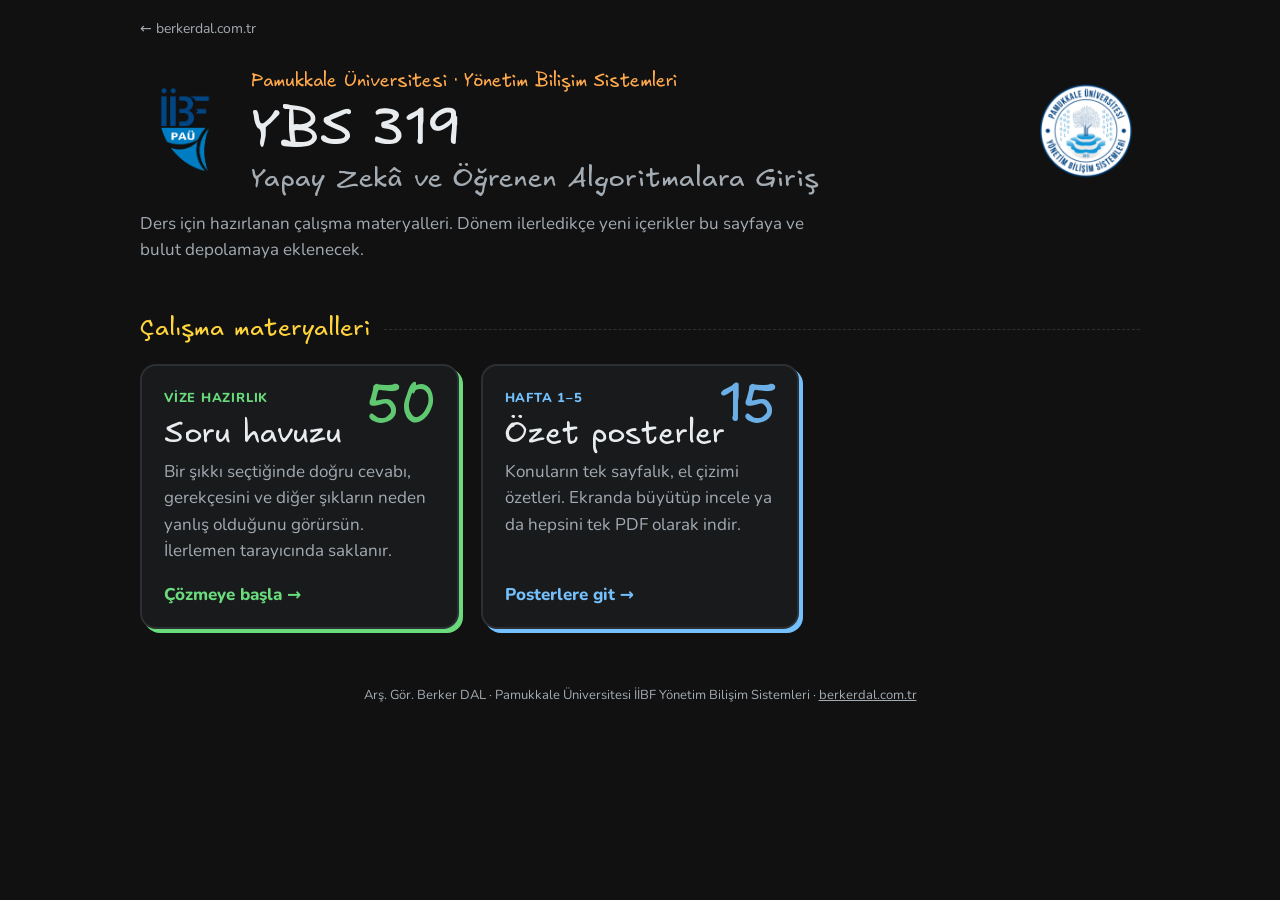
==== YBS319/index.html @ 4af3dd73 "Update index.html" ====
<!DOCTYPE html>
<html lang="tr">
<head>
<meta charset="utf-8">
<meta name="viewport" content="width=device-width, initial-scale=1">
<title>YBS 319 · Yapay Zekâ ve Öğrenen Algoritmalara Giriş</title>
<meta name="description" content="PAÜ YBS 319 dersi için çalışma materyalleri: vize hazırlık soru havuzu ve konu özet posterleri.">
<link rel="icon" href="assets/logo-ybs.png">
<link rel="preconnect" href="https://fonts.googleapis.com">
<link rel="stylesheet" href="https://fonts.googleapis.com/css2?family=Nunito:wght@400;600;700;800&display=swap">
<link rel="stylesheet" href="assets/fonts.css">
<link rel="stylesheet" href="assets/site.css">
</head>
<body>
<div class="wrap">
<nav class="crumb"><a href="/">← berkerdal.com.tr</a></nav>
<header class="top">
  <img class="logo l" src="assets/logo-iibf.png" alt="PAÜ İİBF logosu">
  <div class="htext">
    <div class="eyebrow">Pamukkale Üniversitesi · Yönetim Bilişim Sistemleri</div>
    <h1>YBS 319<span class="sub">Yapay Zekâ ve Öğrenen Algoritmalara Giriş</span></h1>
  </div>
  <img class="logo r" src="assets/logo-ybs.png" alt="PAÜ Yönetim Bilişim Sistemleri logosu">
  <p class="lead">Ders için hazırlanan çalışma materyalleri. Dönem ilerledikçe yeni içerikler bu sayfaya ve bulut depolamaya eklenecek.</p>
</header>

<h2 class="sec">Çalışma materyalleri</h2>
<div class="cards">

  <!-- Yeni bir materyal eklemek için aşağıdaki <a class="card"> bloklarından birini kopyalayıp
       href, renk (c-blue / c-green / c-violet / c-orange) ve metinleri değiştirmen yeterli. -->

  <a class="card c-green" href="vize-soru-havuzu/">
    <span class="big">50</span>
    <span class="kicker">Vize hazırlık</span>
    <h3>Soru havuzu</h3>
    <p>Bir şıkkı seçtiğinde doğru cevabı, gerekçesini ve diğer şıkların neden yanlış olduğunu görürsün. İlerlemen tarayıcında saklanır.</p>
    <span class="go">Çözmeye başla →</span>
  </a>

  <a class="card c-blue" href="ozet-posterler/">
    <span class="big">15</span>
    <span class="kicker">Hafta 1–5</span>
    <h3>Özet posterler</h3>
    <p>Konuların tek sayfalık, el çizimi özetleri. Ekranda büyütüp incele ya da hepsini tek PDF olarak indir.</p>
    <span class="go">Posterlere git →</span>
  </a>

</div>

<footer>Arş. Gör. Berker DAL · Pamukkale Üniversitesi İİBF Yönetim Bilişim Sistemleri · <a href="/">berkerdal.com.tr</a></footer>
</div>
</body>
</html>
---- YBS319/assets/fonts.css ----
@font-face{font-family:'Excalifont';src:url(fonts/excalifont-a88b72a2.woff2) format('woff2');unicode-range:U+20-7e,U+a0-a3,U+a5-a6,U+a8-ab,U+ad-b1,U+b4,U+b6-b8,U+ba-ff,U+131,U+152-153,U+2bc,U+2c6,U+2da,U+2dc,U+304,U+308,U+2013-2014,U+2018-201a,U+201c-201e,U+2020,U+2022,U+2024-2026,U+2030,U+2039-203a,U+20ac,U+2122,U+2212;font-display:swap}
@font-face{font-family:'Excalifont';src:url(fonts/excalifont-be310b9b.woff2) format('woff2');unicode-range:U+100-130,U+132-137,U+139-149,U+14c-151,U+154-17e,U+192,U+1fc-1ff,U+218-21b,U+237,U+1e80-1e85,U+1ef2-1ef3,U+2113;font-display:swap}
@font-face{font-family:'Excalifont';src:url(fonts/excalifont-41b173a4.woff2) format('woff2');unicode-range:U+37e,U+384-38a,U+38c,U+38e-393,U+395-3a1,U+3a3-3a8,U+3aa-3cf,U+3d7;font-display:swap}
@font-face{font-family:'Excalifont';src:url(fonts/excalifont-3f2c5db5.woff2) format('woff2');unicode-range:U+2c7,U+2d8-2d9,U+2db,U+2dd,U+302,U+306-307,U+30a-30c,U+326-328,U+212e,U+2211,U+fb01-fb02;font-display:swap}
@font-face{font-family:'Excalifont';src:url(fonts/excalifont-623ccf21.woff2) format('woff2');unicode-range:U+300-301,U+303;font-display:swap}
---- YBS319/assets/site.css ----
/* YBS 319 ders sayfası — ortak stil. Tek koyu tema: el çizimi özet posterlerle uyumlu. */
:root{
  --bg:#111111; --panel:#181a1c; --line:#2c3035; --ink:#e9ecef; --dim:#a3abb3;
  --blue:#74c0fc; --green:#69db7c; --red:#ff8787; --yellow:#ffd43b; --violet:#da77f2; --orange:#ffa94d;
  --display:'Excalifont','Comic Sans MS',cursive;
  --body:'Nunito',system-ui,-apple-system,'Segoe UI',sans-serif;
  color-scheme:dark;
}
*{box-sizing:border-box}
html,body{margin:0;background:var(--bg);color:var(--ink);font-family:var(--body);font-size:17px;line-height:1.55}
a{color:inherit}
.wrap{max-width:1040px;margin:0 auto;padding:0 20px 72px}
:focus-visible{outline:2px solid var(--yellow);outline-offset:3px}

/* header */
.crumb{padding-top:18px;font-size:14px}
.crumb a{color:var(--dim);text-decoration:none}
.crumb a:hover{color:var(--ink)}
header.top{padding:28px 0 8px;display:grid;grid-template-columns:auto 1fr auto;gap:10px 26px;align-items:center}
.htext{display:grid;gap:6px;min-width:0}
.logo{height:104px;width:auto;display:block}
.eyebrow{font-family:var(--display);color:var(--orange);font-size:18px}
h1{font-family:var(--display);font-weight:400;font-size:clamp(32px,5.4vw,52px);line-height:1.1;margin:0;text-wrap:balance}
h1 .sub{display:block;font-size:.52em;color:var(--dim);margin-top:6px}
.lead{grid-column:1/-1;color:var(--dim);margin:6px 0 0;max-width:68ch}
@media (max-width:640px){
  header.top{grid-template-columns:1fr 1fr}
  .htext{grid-column:1/-1;grid-row:2}
  .logo{height:68px}.logo.r{justify-self:end}
}

.sec{font-family:var(--display);font-weight:400;font-size:24px;color:var(--yellow);margin:40px 0 16px;display:flex;align-items:center;gap:14px}
.sec::after{content:"";flex:1;border-top:1.5px dashed var(--line)}

/* hub cards */
.cards{display:grid;grid-template-columns:repeat(auto-fill,minmax(300px,1fr));gap:22px}
.card{display:grid;grid-template-rows:auto auto 1fr auto;gap:8px;text-decoration:none;color:var(--ink);
  background:var(--panel);border:2px solid var(--line);border-radius:16px;padding:22px 22px 18px;position:relative;
  box-shadow:4px 4px 0 var(--accent,var(--blue));transition:transform .15s ease,box-shadow .15s ease,border-color .15s}
.card:hover{transform:translate(-2px,-2px);box-shadow:6px 6px 0 var(--accent,var(--blue));border-color:var(--accent,var(--blue))}
.card .kicker{font-size:13px;font-weight:800;letter-spacing:.06em;text-transform:uppercase;color:var(--accent,var(--blue))}
.card h3{font-family:var(--display);font-weight:400;font-size:30px;line-height:1.15;margin:0}
.card p{margin:0;color:var(--dim)}
.card .big{position:absolute;right:20px;top:14px;font-family:var(--display);font-size:54px;line-height:1;color:var(--accent,var(--blue));opacity:.9}
.card .go{font-weight:800;color:var(--accent,var(--blue));margin-top:10px}
.card .extra{font-size:14px;color:var(--dim)}
.card.soon{box-shadow:none;border-style:dashed;cursor:default}
.card.soon:hover{transform:none;border-color:var(--line)}
.c-blue{--accent:var(--blue)} .c-green{--accent:var(--green)} .c-violet{--accent:var(--violet)} .c-orange{--accent:var(--orange)}
.alt{display:inline-block;margin-top:6px;font-size:14px;color:var(--dim)}
.alt a{color:var(--ink)}

/* gallery */
.toolbar{display:flex;flex-wrap:wrap;gap:12px;align-items:center;margin-top:18px}
.btn{display:inline-flex;align-items:center;gap:8px;font:800 15px var(--body);color:var(--bg);background:var(--yellow);border:0;border-radius:12px;padding:10px 16px;text-decoration:none;cursor:pointer}
.btn:hover{filter:brightness(1.08)}
.btn.ghost{background:transparent;color:var(--ink);border:1.5px solid var(--line)}
.btn.ghost:hover{border-color:var(--dim)}
.hint{color:var(--dim);font-size:14px}
.pgrid{display:grid;grid-template-columns:repeat(auto-fill,minmax(210px,1fr));gap:20px}
.pcard{display:grid;gap:10px;text-decoration:none;color:var(--ink)}
.pcard .thumb{display:block;aspect-ratio:3/4;overflow:hidden;border:2px solid var(--line);border-radius:14px;background:var(--panel);transition:border-color .15s,transform .15s}
.pcard img{display:block;width:100%;height:100%;object-fit:cover;object-position:top}
.pcard:hover .thumb{border-color:var(--blue);transform:translateY(-2px)}
.pmeta{display:flex;gap:10px;align-items:baseline}
.pn{font-family:var(--display);color:var(--blue);font-size:20px}
.pt{font-weight:700;line-height:1.3}

/* lightbox */
.lb{position:fixed;inset:0;z-index:50;background:rgba(8,8,8,.96);display:none;grid-template-rows:auto 1fr}
.lb.open{display:grid}
.lb-bar{display:flex;align-items:center;gap:10px;padding:10px 14px;border-bottom:1px dashed var(--line);background:#111}
.lb-title{flex:1;min-width:0;font-family:var(--display);font-size:20px;white-space:nowrap;overflow:hidden;text-overflow:ellipsis}
.lb-title .pn{margin-right:8px}
.lb-count{color:var(--dim);font-size:14px;font-variant-numeric:tabular-nums}
.ib{font:700 15px var(--body);color:var(--ink);background:var(--panel);border:1.5px solid var(--line);border-radius:10px;padding:7px 12px;cursor:pointer;text-decoration:none;line-height:1}
.ib:hover{border-color:var(--dim)}
.lb-body{overflow:auto;overscroll-behavior:contain;padding:18px 12px 40px}
.lb-body img{display:block;margin:0 auto;width:100%;max-width:1100px;height:auto;border-radius:10px}
body.noscroll{overflow:hidden}
@media (max-width:560px){.lb-count,.ib .lbl{display:none}}

footer{color:var(--dim);font-size:13px;text-align:center;padding-top:56px}
footer a{color:var(--dim)}
@media (prefers-reduced-motion:reduce){.card,.pcard .thumb{transition:none}}
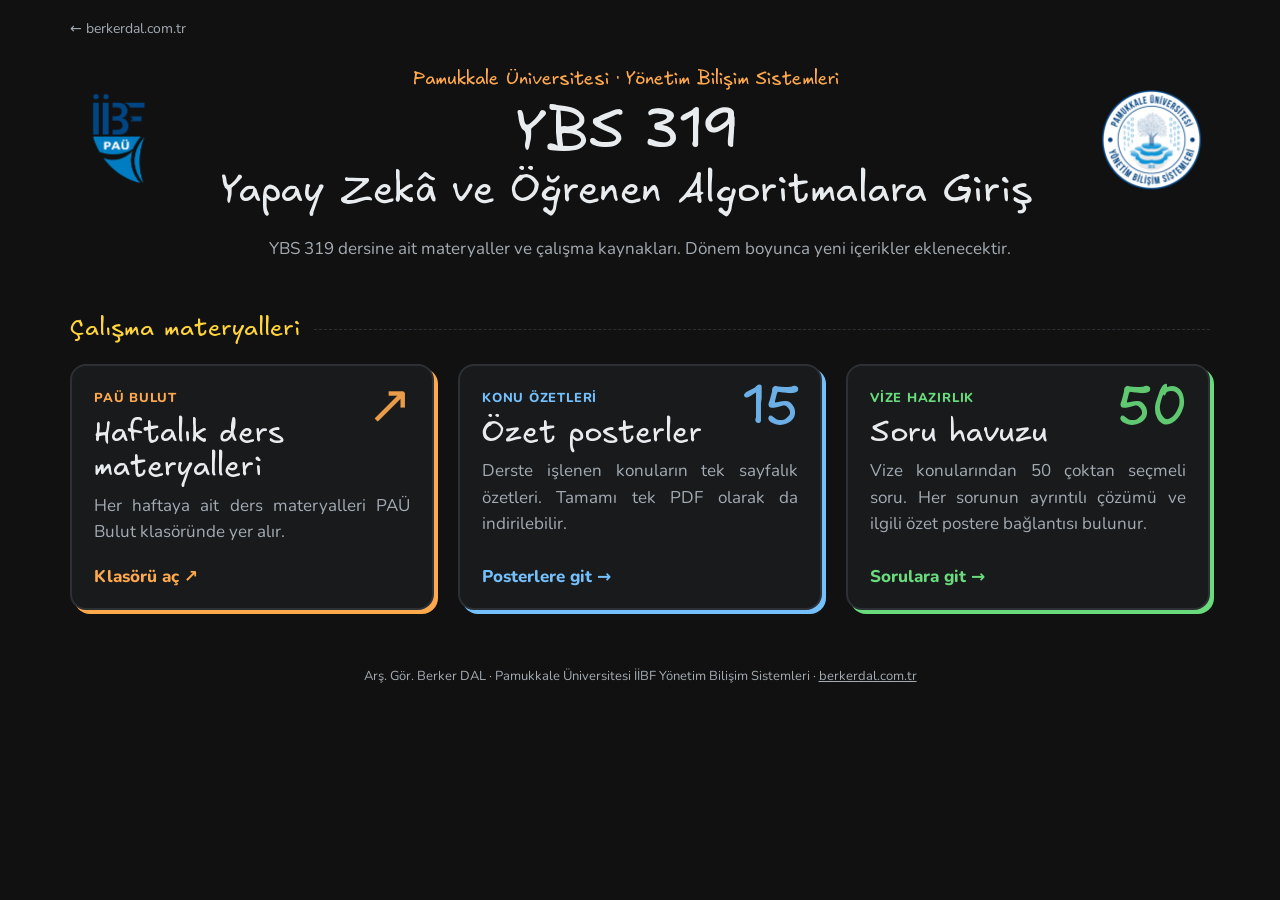
==== commit cf566545: "Add files via upload" ====
--- a/YBS319/index.html
+++ b/YBS319/index.html
@@ -18,32 +18,41 @@
   <img class="logo l" src="assets/logo-iibf.png" alt="PAÜ İİBF logosu">
   <div class="htext">
     <div class="eyebrow">Pamukkale Üniversitesi · Yönetim Bilişim Sistemleri</div>
-    <h1>YBS 319<span class="sub">Yapay Zekâ ve Öğrenen Algoritmalara Giriş</span></h1>
+    <h1>YBS 319<span class="l2">Yapay Zekâ ve Öğrenen Algoritmalara Giriş</span></h1>
   </div>
   <img class="logo r" src="assets/logo-ybs.png" alt="PAÜ Yönetim Bilişim Sistemleri logosu">
-  <p class="lead">Ders için hazırlanan çalışma materyalleri. Dönem ilerledikçe yeni içerikler bu sayfaya ve bulut depolamaya eklenecek.</p>
+  <p class="lead">YBS 319 dersine ait materyaller ve çalışma kaynakları. Dönem boyunca yeni içerikler eklenecektir.</p>
 </header>
 
 <h2 class="sec">Çalışma materyalleri</h2>
 <div class="cards">
 
   <!-- Yeni bir materyal eklemek için aşağıdaki <a class="card"> bloklarından birini kopyalayıp
-       href, renk (c-blue / c-green / c-violet / c-orange) ve metinleri değiştirmen yeterli. -->
+       href, renk (c-blue / c-green / c-violet / c-orange) ve metinleri değiştirmen yeterli.
+       Site dışına giden bağlantılarda target="_blank" rel="noopener" kalsın. -->
+
+  <a class="card c-orange" href="https://bulut.pau.edu.tr/s/YrR2WkAeAmeX8FT" target="_blank" rel="noopener">
+    <span class="big" aria-hidden="true">↗</span>
+    <span class="kicker">PAÜ Bulut</span>
+    <h3>Haftalık ders materyalleri</h3>
+    <p>Her haftaya ait ders materyalleri PAÜ Bulut klasöründe yer alır.</p>
+    <span class="go">Klasörü aç ↗</span>
+  </a>
+
+  <a class="card c-blue" href="ozet-posterler/">
+    <span class="big">15</span>
+    <span class="kicker">Konu özetleri</span>
+    <h3>Özet posterler</h3>
+    <p>Derste işlenen konuların tek sayfalık özetleri. Tamamı tek PDF olarak da indirilebilir.</p>
+    <span class="go">Posterlere git →</span>
+  </a>
 
   <a class="card c-green" href="vize-soru-havuzu/">
     <span class="big">50</span>
     <span class="kicker">Vize hazırlık</span>
     <h3>Soru havuzu</h3>
-    <p>Bir şıkkı seçtiğinde doğru cevabı, gerekçesini ve diğer şıkların neden yanlış olduğunu görürsün. İlerlemen tarayıcında saklanır.</p>
-    <span class="go">Çözmeye başla →</span>
-  </a>
-
-  <a class="card c-blue" href="ozet-posterler/">
-    <span class="big">15</span>
-    <span class="kicker">Hafta 1–5</span>
-    <h3>Özet posterler</h3>
-    <p>Konuların tek sayfalık, el çizimi özetleri. Ekranda büyütüp incele ya da hepsini tek PDF olarak indir.</p>
-    <span class="go">Posterlere git →</span>
+    <p>Vize konularından 50 çoktan seçmeli soru. Her sorunun ayrıntılı çözümü ve ilgili özet postere bağlantısı bulunur.</p>
+    <span class="go">Sorulara git →</span>
   </a>
 
 </div>
--- a/YBS319/assets/site.css
+++ b/YBS319/assets/site.css
@@ -9,39 +9,45 @@
 *{box-sizing:border-box}
 html,body{margin:0;background:var(--bg);color:var(--ink);font-family:var(--body);font-size:17px;line-height:1.55}
 a{color:inherit}
-.wrap{max-width:1040px;margin:0 auto;padding:0 20px 72px}
+.wrap{max-width:1180px;margin:0 auto;padding:0 20px 72px}
 :focus-visible{outline:2px solid var(--yellow);outline-offset:3px}
+@view-transition{navigation:auto}
+body{transition:opacity .18s ease}body.leaving{opacity:0}
 
 /* header */
 .crumb{padding-top:18px;font-size:14px}
 .crumb a{color:var(--dim);text-decoration:none}
 .crumb a:hover{color:var(--ink)}
-header.top{padding:28px 0 8px;display:grid;grid-template-columns:auto 1fr auto;gap:10px 26px;align-items:center}
-.htext{display:grid;gap:6px;min-width:0}
-.logo{height:104px;width:auto;display:block}
-.eyebrow{font-family:var(--display);color:var(--orange);font-size:18px}
-h1{font-family:var(--display);font-weight:400;font-size:clamp(32px,5.4vw,52px);line-height:1.1;margin:0;text-wrap:balance}
-h1 .sub{display:block;font-size:.52em;color:var(--dim);margin-top:6px}
-.lead{grid-column:1/-1;color:var(--dim);margin:6px 0 0;max-width:68ch}
+header.top{padding:26px 0 8px;display:grid;grid-template-columns:auto 1fr auto;gap:12px 28px;align-items:center}
+.htext{display:grid;gap:8px;min-width:0;text-align:center;justify-items:center}
+.logo{height:112px;width:auto;display:block}
+.eyebrow{font-family:var(--display);color:var(--orange);font-size:18px;text-wrap:balance}
+h1{font-family:var(--display);font-weight:400;font-size:clamp(34px,5vw,56px);line-height:1.12;margin:0;text-wrap:balance}
+h1 .l2{display:block;font-size:.7em;margin-top:6px}
+.lead{grid-column:1/-1;justify-self:center;color:var(--dim);margin:10px 0 0;max-width:92ch;text-align:justify;text-align-last:center;hyphens:auto;-webkit-hyphens:auto}
 @media (max-width:640px){
-  header.top{grid-template-columns:1fr 1fr}
+  header.top{grid-template-columns:1fr 1fr;padding-top:18px}
   .htext{grid-column:1/-1;grid-row:2}
-  .logo{height:68px}.logo.r{justify-self:end}
+  .logo{height:64px}.logo.r{justify-self:end}
+  .eyebrow{font-size:15px}
+  h1{font-size:36px}
+  h1 .l2{font-size:.78em}
+  .wrap{padding:0 16px 56px}
 }
 
 .sec{font-family:var(--display);font-weight:400;font-size:24px;color:var(--yellow);margin:40px 0 16px;display:flex;align-items:center;gap:14px}
 .sec::after{content:"";flex:1;border-top:1.5px dashed var(--line)}
 
 /* hub cards */
-.cards{display:grid;grid-template-columns:repeat(auto-fill,minmax(300px,1fr));gap:22px}
+.cards{display:grid;grid-template-columns:repeat(auto-fit,minmax(280px,1fr));gap:24px}
 .card{display:grid;grid-template-rows:auto auto 1fr auto;gap:8px;text-decoration:none;color:var(--ink);
   background:var(--panel);border:2px solid var(--line);border-radius:16px;padding:22px 22px 18px;position:relative;
   box-shadow:4px 4px 0 var(--accent,var(--blue));transition:transform .15s ease,box-shadow .15s ease,border-color .15s}
 .card:hover{transform:translate(-2px,-2px);box-shadow:6px 6px 0 var(--accent,var(--blue));border-color:var(--accent,var(--blue))}
 .card .kicker{font-size:13px;font-weight:800;letter-spacing:.06em;text-transform:uppercase;color:var(--accent,var(--blue))}
-.card h3{font-family:var(--display);font-weight:400;font-size:30px;line-height:1.15;margin:0}
-.card p{margin:0;color:var(--dim)}
-.card .big{position:absolute;right:20px;top:14px;font-family:var(--display);font-size:54px;line-height:1;color:var(--accent,var(--blue));opacity:.9}
+.card h3{font-family:var(--display);font-weight:400;font-size:30px;line-height:1.15;margin:0;padding-right:62px}
+.card p{margin:0;color:var(--dim);text-align:justify;hyphens:auto;-webkit-hyphens:auto}
+.card .big{position:absolute;right:20px;top:16px;font-family:var(--display);font-size:54px;line-height:1;color:var(--accent,var(--blue));opacity:.9}
 .card .go{font-weight:800;color:var(--accent,var(--blue));margin-top:10px}
 .card .extra{font-size:14px;color:var(--dim)}
 .card.soon{box-shadow:none;border-style:dashed;cursor:default}
@@ -65,20 +71,23 @@
 .pmeta{display:flex;gap:10px;align-items:baseline}
 .pn{font-family:var(--display);color:var(--blue);font-size:20px}
 .pt{font-weight:700;line-height:1.3}
+.hint{color:var(--dim)}
 
 /* lightbox */
-.lb{position:fixed;inset:0;z-index:50;background:rgba(8,8,8,.96);display:none;grid-template-rows:auto 1fr}
+.lb{position:fixed;inset:0;z-index:50;background:rgba(8,8,8,.96);display:none;grid-template-rows:auto minmax(0,1fr);grid-template-columns:minmax(0,1fr)}
 .lb.open{display:grid}
-.lb-bar{display:flex;align-items:center;gap:10px;padding:10px 14px;border-bottom:1px dashed var(--line);background:#111}
+@media (prefers-reduced-motion:no-preference){.lb.open{animation:lbIn .22s ease-out}.lb.open .lb-body img{animation:lbImg .32s ease-out}@keyframes lbIn{from{opacity:0}}@keyframes lbImg{from{opacity:0;transform:translateY(10px)}}}
+.lb-bar{display:flex;align-items:center;gap:8px;padding:10px 12px;min-width:0;border-bottom:1px dashed var(--line);background:#111}
 .lb-title{flex:1;min-width:0;font-family:var(--display);font-size:20px;white-space:nowrap;overflow:hidden;text-overflow:ellipsis}
 .lb-title .pn{margin-right:8px}
 .lb-count{color:var(--dim);font-size:14px;font-variant-numeric:tabular-nums}
 .ib{font:700 15px var(--body);color:var(--ink);background:var(--panel);border:1.5px solid var(--line);border-radius:10px;padding:7px 12px;cursor:pointer;text-decoration:none;line-height:1}
 .ib:hover{border-color:var(--dim)}
-.lb-body{overflow:auto;overscroll-behavior:contain;padding:18px 12px 40px}
+.lb-body{overflow-y:auto;overflow-x:hidden;overscroll-behavior:contain;padding:16px 10px 40px;-webkit-overflow-scrolling:touch}
 .lb-body img{display:block;margin:0 auto;width:100%;max-width:1100px;height:auto;border-radius:10px}
 body.noscroll{overflow:hidden}
-@media (max-width:560px){.lb-count,.ib .lbl{display:none}}
+@media (max-width:560px){.lb-count,.ib .lbl{display:none}.lb-title{font-size:17px}.ib{padding:7px 10px}.lb-body{padding:10px 6px 32px}.lb-body img{border-radius:6px}}
+.ib.back{color:var(--yellow);border-color:color-mix(in srgb,var(--yellow) 45%,transparent)}
 
 footer{color:var(--dim);font-size:13px;text-align:center;padding-top:56px}
 footer a{color:var(--dim)}
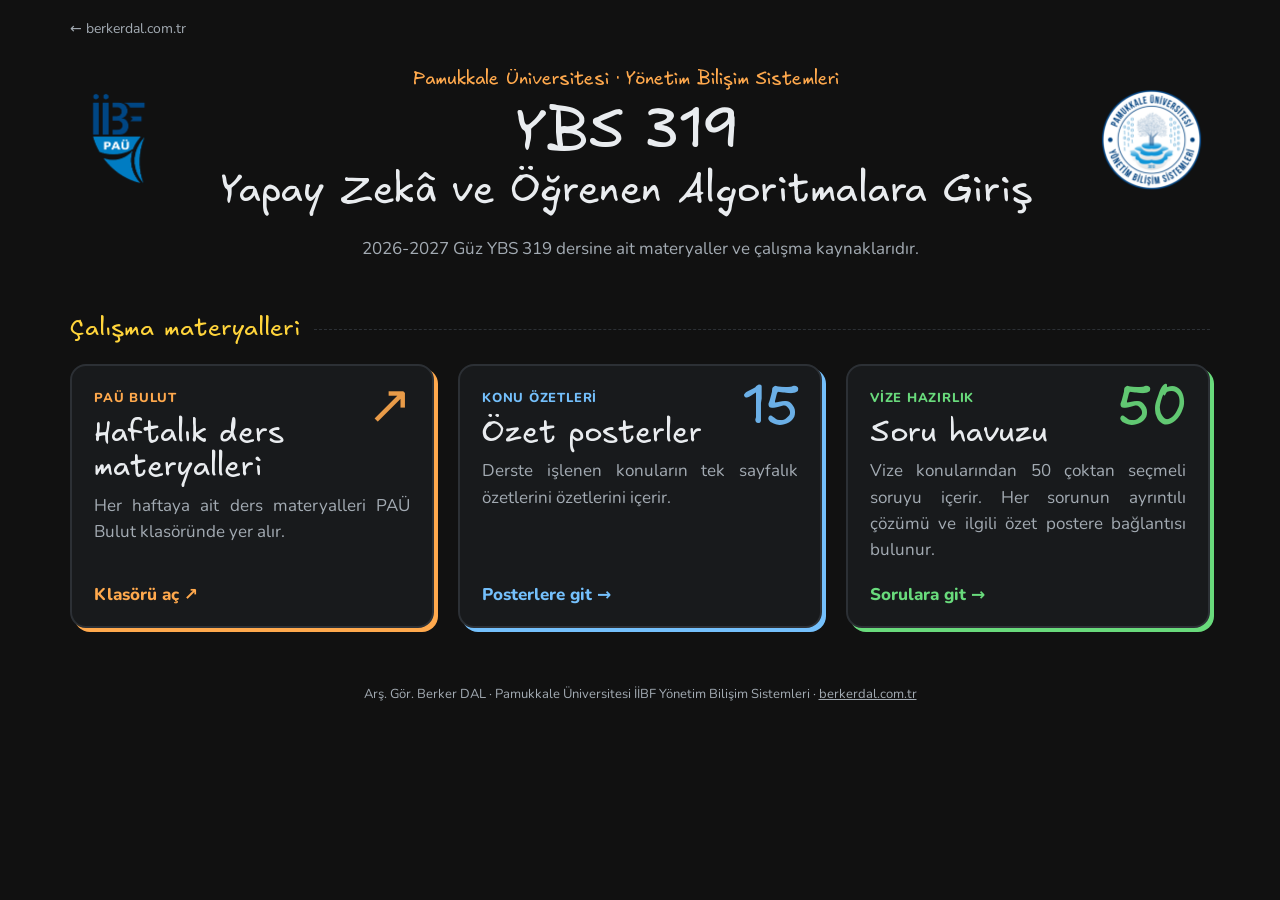
==== commit 20a550de: "Update index.html" ====
--- a/YBS319/index.html
+++ b/YBS319/index.html
@@ -21,7 +21,7 @@
     <h1>YBS 319<span class="l2">Yapay Zekâ ve Öğrenen Algoritmalara Giriş</span></h1>
   </div>
   <img class="logo r" src="assets/logo-ybs.png" alt="PAÜ Yönetim Bilişim Sistemleri logosu">
-  <p class="lead">YBS 319 dersine ait materyaller ve çalışma kaynakları. Dönem boyunca yeni içerikler eklenecektir.</p>
+  <p class="lead">2026-2027 Güz YBS 319 dersine ait materyaller ve çalışma kaynaklarıdır.</p>
 </header>
 
 <h2 class="sec">Çalışma materyalleri</h2>
@@ -43,7 +43,7 @@
     <span class="big">15</span>
     <span class="kicker">Konu özetleri</span>
     <h3>Özet posterler</h3>
-    <p>Derste işlenen konuların tek sayfalık özetleri. Tamamı tek PDF olarak da indirilebilir.</p>
+    <p>Derste işlenen konuların tek sayfalık özetlerini özetlerini içerir.</p>
     <span class="go">Posterlere git →</span>
   </a>
 
@@ -51,7 +51,7 @@
     <span class="big">50</span>
     <span class="kicker">Vize hazırlık</span>
     <h3>Soru havuzu</h3>
-    <p>Vize konularından 50 çoktan seçmeli soru. Her sorunun ayrıntılı çözümü ve ilgili özet postere bağlantısı bulunur.</p>
+    <p>Vize konularından 50 çoktan seçmeli soruyu içerir. Her sorunun ayrıntılı çözümü ve ilgili özet postere bağlantısı bulunur.</p>
     <span class="go">Sorulara git →</span>
   </a>
 
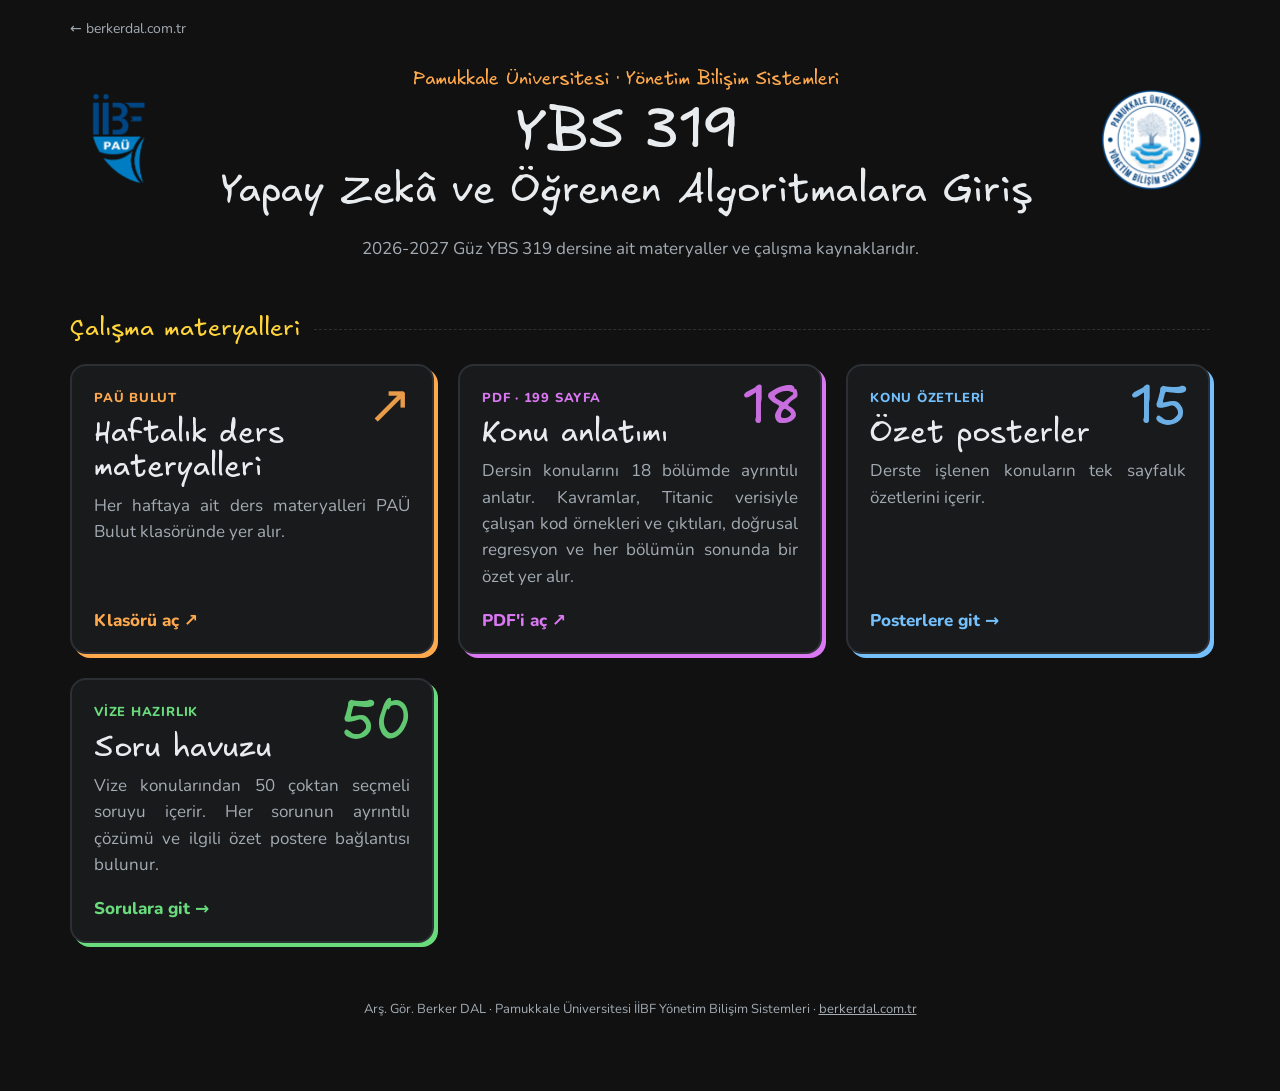
==== commit 074086c4: "Add files via upload" ====
--- a/YBS319/index.html
+++ b/YBS319/index.html
@@ -4,7 +4,7 @@
 <meta charset="utf-8">
 <meta name="viewport" content="width=device-width, initial-scale=1">
 <title>YBS 319 · Yapay Zekâ ve Öğrenen Algoritmalara Giriş</title>
-<meta name="description" content="PAÜ YBS 319 dersi için çalışma materyalleri: vize hazırlık soru havuzu ve konu özet posterleri.">
+<meta name="description" content="PAÜ YBS 319 dersi için çalışma materyalleri: konu anlatımı, konu özet posterleri ve vize hazırlık soru havuzu.">
 <link rel="icon" href="assets/logo-ybs.png">
 <link rel="preconnect" href="https://fonts.googleapis.com">
 <link rel="stylesheet" href="https://fonts.googleapis.com/css2?family=Nunito:wght@400;600;700;800&display=swap">
@@ -39,11 +39,19 @@
     <span class="go">Klasörü aç ↗</span>
   </a>
 
+  <a class="card c-violet" href="konu-anlatimi/YBS319_Konu_Anlatimi.pdf" target="_blank" rel="noopener">
+    <span class="big">18</span>
+    <span class="kicker">PDF · 199 sayfa</span>
+    <h3>Konu anlatımı</h3>
+    <p>Dersin konularını 18 bölümde ayrıntılı anlatır. Kavramlar, Titanic verisiyle çalışan kod örnekleri ve çıktıları, doğrusal regresyon ve her bölümün sonunda bir özet yer alır.</p>
+    <span class="go">PDF'i aç ↗</span>
+  </a>
+
   <a class="card c-blue" href="ozet-posterler/">
     <span class="big">15</span>
     <span class="kicker">Konu özetleri</span>
     <h3>Özet posterler</h3>
-    <p>Derste işlenen konuların tek sayfalık özetlerini özetlerini içerir.</p>
+    <p>Derste işlenen konuların tek sayfalık özetlerini içerir.</p>
     <span class="go">Posterlere git →</span>
   </a>
 
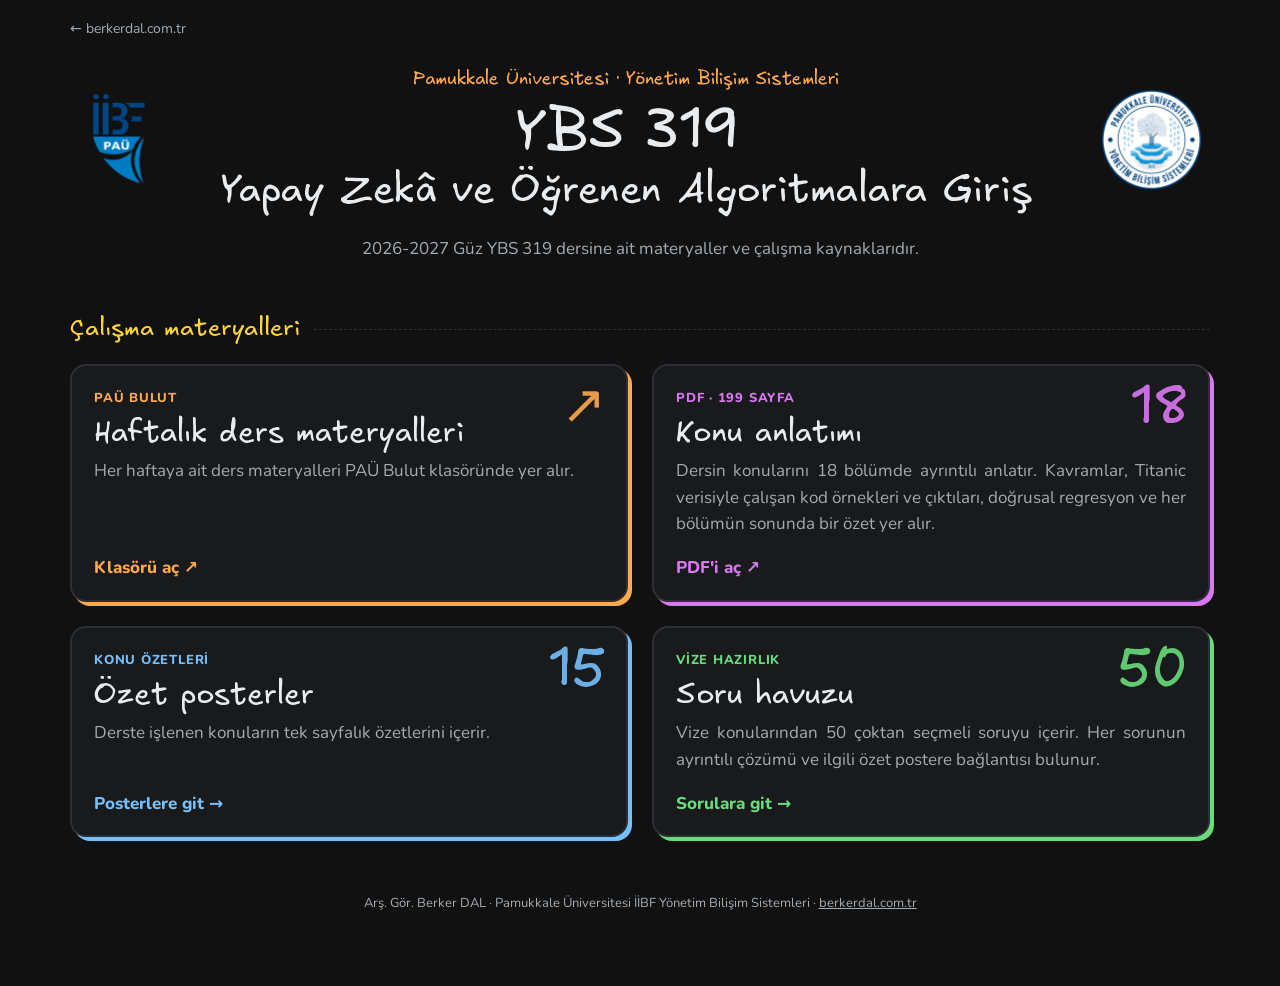
==== commit fe58126d: "Update index.html" ====
--- a/YBS319/index.html
+++ b/YBS319/index.html
@@ -39,7 +39,7 @@
     <span class="go">Klasörü aç ↗</span>
   </a>
 
-  <a class="card c-violet" href="konu-anlatimi/YBS319_Konu_Anlatimi.pdf" target="_blank" rel="noopener">
+  <a class="card c-violet" href="YBS319_Konu_Anlatimi.pdf" target="_blank" rel="noopener">
     <span class="big">18</span>
     <span class="kicker">PDF · 199 sayfa</span>
     <h3>Konu anlatımı</h3>
--- a/YBS319/assets/site.css
+++ b/YBS319/assets/site.css
@@ -39,7 +39,7 @@
 .sec::after{content:"";flex:1;border-top:1.5px dashed var(--line)}
 
 /* hub cards */
-.cards{display:grid;grid-template-columns:repeat(auto-fit,minmax(280px,1fr));gap:24px}
+.cards{display:grid;grid-template-columns:repeat(auto-fit,minmax(min(100%,420px),1fr));gap:24px}
 .card{display:grid;grid-template-rows:auto auto 1fr auto;gap:8px;text-decoration:none;color:var(--ink);
   background:var(--panel);border:2px solid var(--line);border-radius:16px;padding:22px 22px 18px;position:relative;
   box-shadow:4px 4px 0 var(--accent,var(--blue));transition:transform .15s ease,box-shadow .15s ease,border-color .15s}
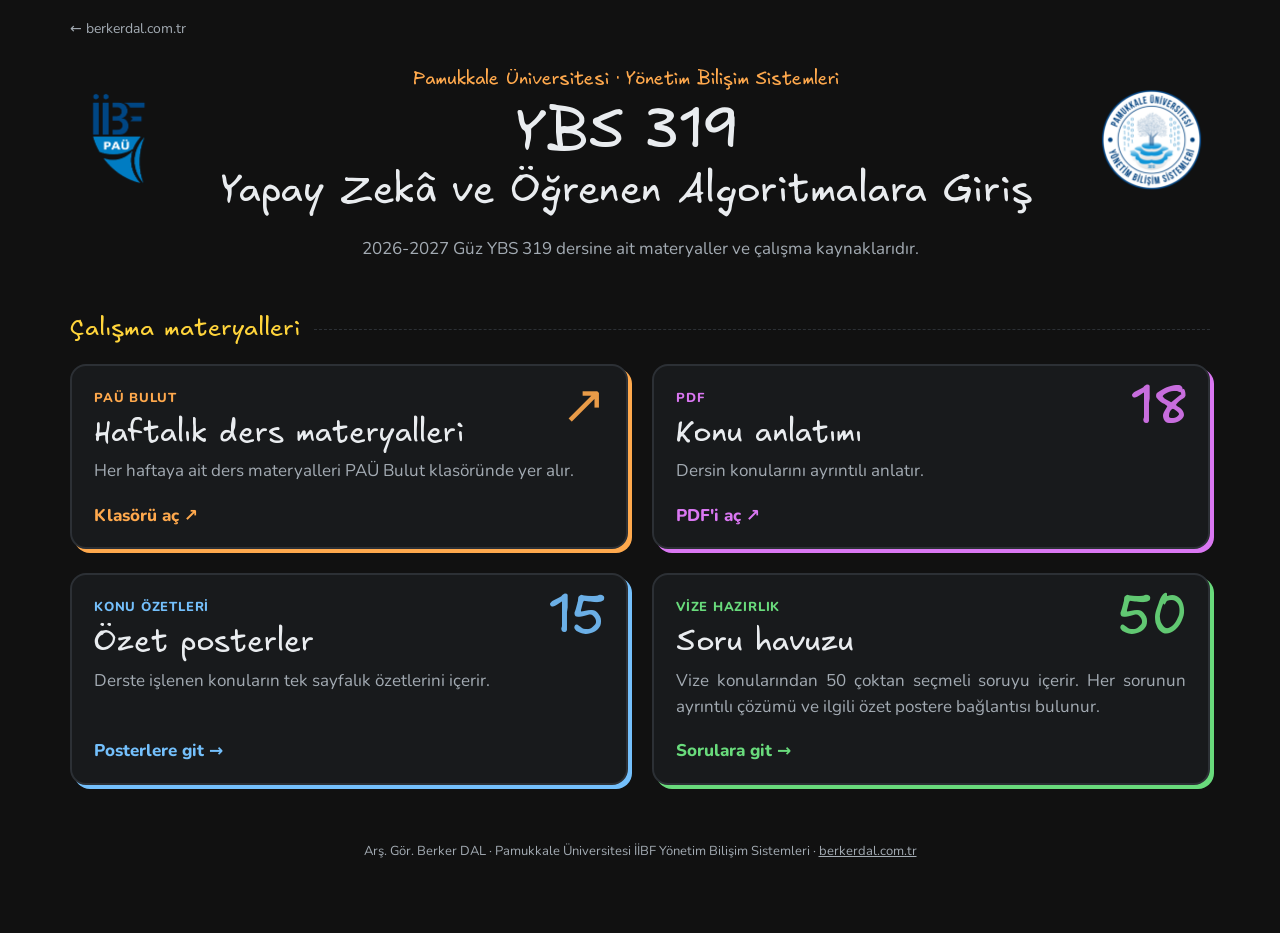
==== commit f524502b: "Update index.html" ====
--- a/YBS319/index.html
+++ b/YBS319/index.html
@@ -41,9 +41,9 @@
 
   <a class="card c-violet" href="YBS319_Konu_Anlatimi.pdf" target="_blank" rel="noopener">
     <span class="big">18</span>
-    <span class="kicker">PDF · 199 sayfa</span>
+    <span class="kicker">PDF</span>
     <h3>Konu anlatımı</h3>
-    <p>Dersin konularını 18 bölümde ayrıntılı anlatır. Kavramlar, Titanic verisiyle çalışan kod örnekleri ve çıktıları, doğrusal regresyon ve her bölümün sonunda bir özet yer alır.</p>
+    <p>Dersin konularını ayrıntılı anlatır.</p>
     <span class="go">PDF'i aç ↗</span>
   </a>
 
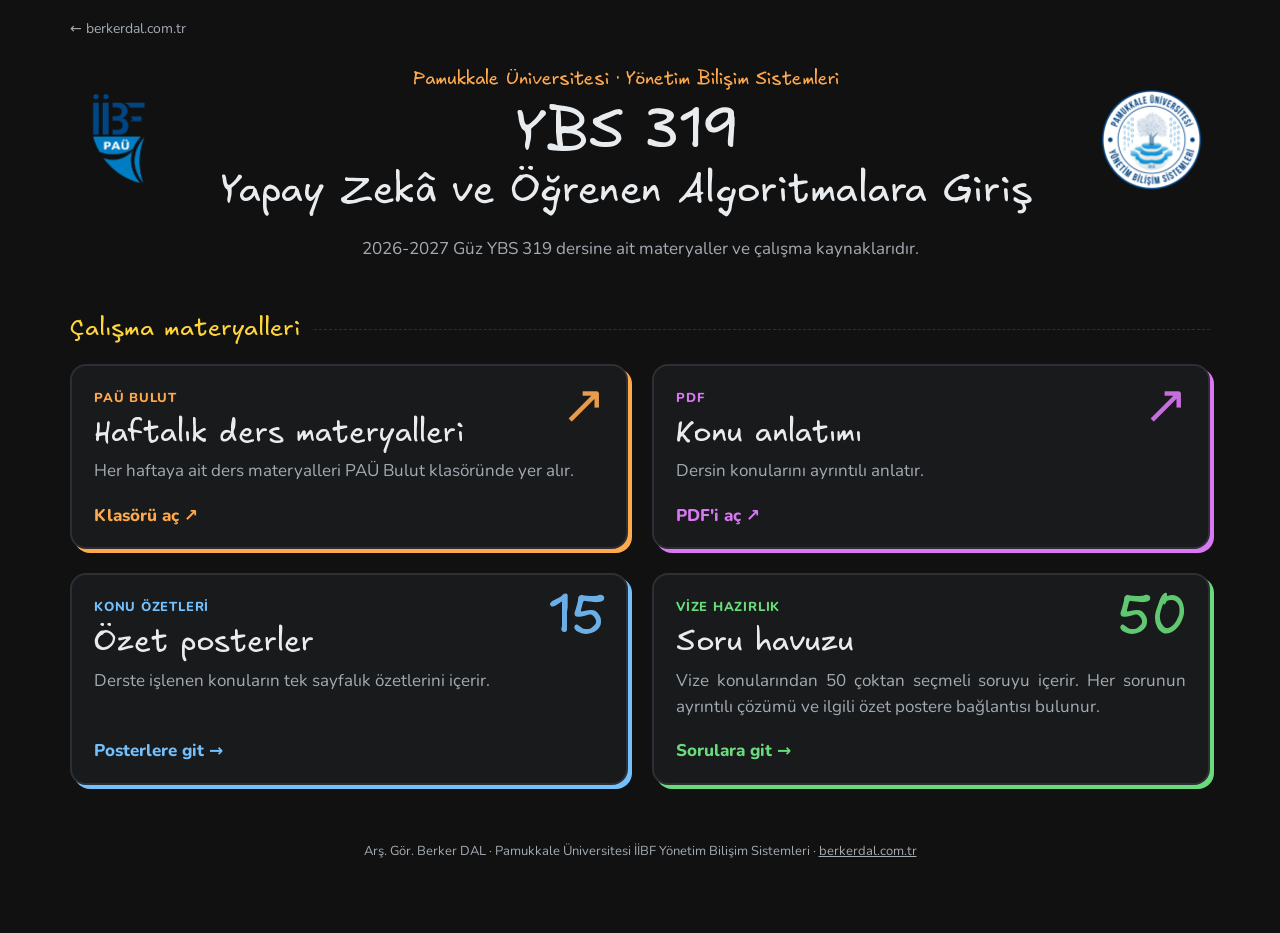
==== commit 1ea6cccd: "Update index.html" ====
--- a/YBS319/index.html
+++ b/YBS319/index.html
@@ -40,7 +40,7 @@
   </a>
 
   <a class="card c-violet" href="YBS319_Konu_Anlatimi.pdf" target="_blank" rel="noopener">
-    <span class="big">18</span>
+    <span class="big" aria-hidden="true">↗</span>
     <span class="kicker">PDF</span>
     <h3>Konu anlatımı</h3>
     <p>Dersin konularını ayrıntılı anlatır.</p>
